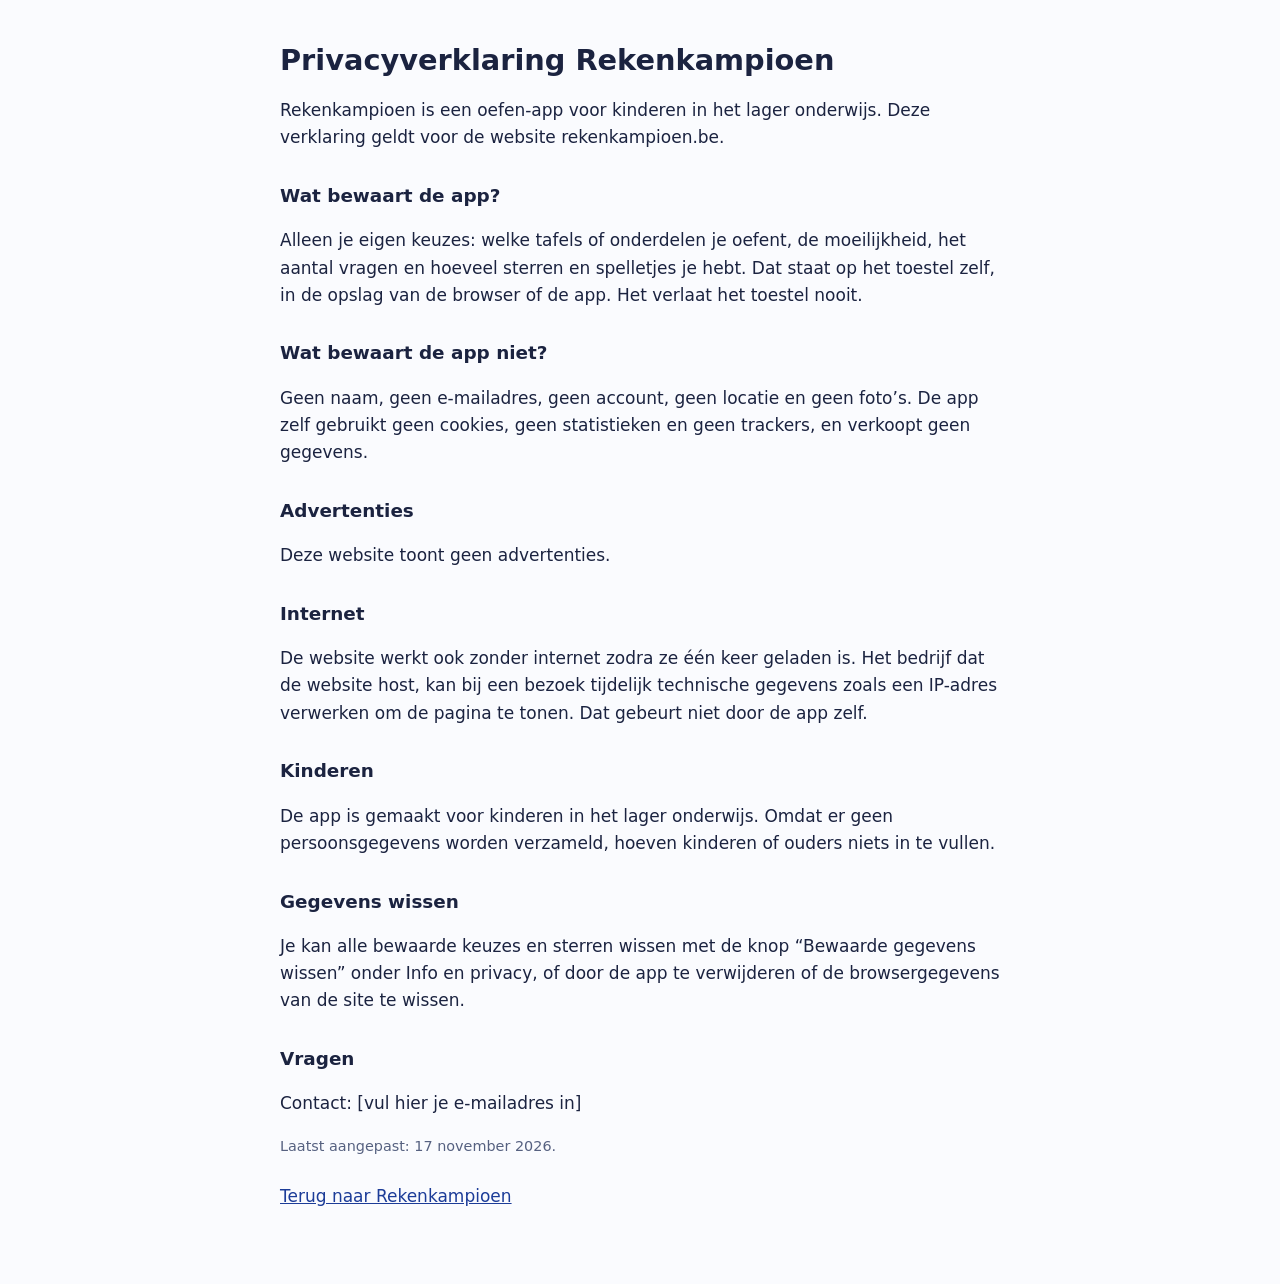
==== privacy.html @ 9d762400 "Add files via upload" ====
<!doctype html>
<html lang="nl-BE">
<head>
<meta charset="utf-8">
<meta name="viewport" content="width=device-width, initial-scale=1">
<meta name="color-scheme" content="light dark">
<title>Privacyverklaring Rekenkampioen</title>
<style>
body { font: 17px/1.6 system-ui, sans-serif; max-width: 720px; margin: 0 auto; padding: 24px 16px 48px; color: #1b2340; background: #fafbfe; }
h1 { font-size: 1.8rem; line-height: 1.2; } h2 { font-size: 1.15rem; margin-top: 1.6em; } .upd { color: #566180; font-size: .9rem; }
a { color: #1c3c98; } a.back { display: inline-flex; align-items: center; min-height: 44px; }
@media (prefers-color-scheme: dark) { body { background: #1a332e; color: #edf1e6; } a { color: #a8cbff; } .upd { color: #afc2b8; } }
</style>
</head>
<body>
<h1>Privacyverklaring Rekenkampioen</h1>
<p>Rekenkampioen is een oefen-app voor kinderen in het lager onderwijs. Deze verklaring geldt voor de website rekenkampioen.be.</p>
<h2>Wat bewaart de app?</h2>
<p>Alleen je eigen keuzes: welke tafels of onderdelen je oefent, de moeilijkheid, het aantal vragen en hoeveel sterren en spelletjes je hebt. Dat staat op het toestel zelf, in de opslag van de browser of de app. Het verlaat het toestel nooit.</p>
<h2>Wat bewaart de app niet?</h2>
<p>Geen naam, geen e-mailadres, geen account, geen locatie en geen foto’s. De app zelf gebruikt geen cookies, geen statistieken en geen trackers, en verkoopt geen gegevens.</p>
<h2>Advertenties</h2>
<p>Deze website toont geen advertenties.</p>
<h2>Internet</h2>
<p>De website werkt ook zonder internet zodra ze één keer geladen is. Het bedrijf dat de website host, kan bij een bezoek tijdelijk technische gegevens zoals een IP-adres verwerken om de pagina te tonen. Dat gebeurt niet door de app zelf.</p>
<h2>Kinderen</h2>
<p>De app is gemaakt voor kinderen in het lager onderwijs. Omdat er geen persoonsgegevens worden verzameld, hoeven kinderen of ouders niets in te vullen.</p>
<h2>Gegevens wissen</h2>
<p>Je kan alle bewaarde keuzes en sterren wissen met de knop “Bewaarde gegevens wissen” onder Info en privacy, of door de app te verwijderen of de browsergegevens van de site te wissen.</p>
<h2>Vragen</h2>
<p>Contact: [vul hier je e-mailadres in]</p>
<p class="upd">Laatst aangepast: 17 november 2026.</p>
<p><a class="back" href="./">Terug naar Rekenkampioen</a></p>
</body>
</html>
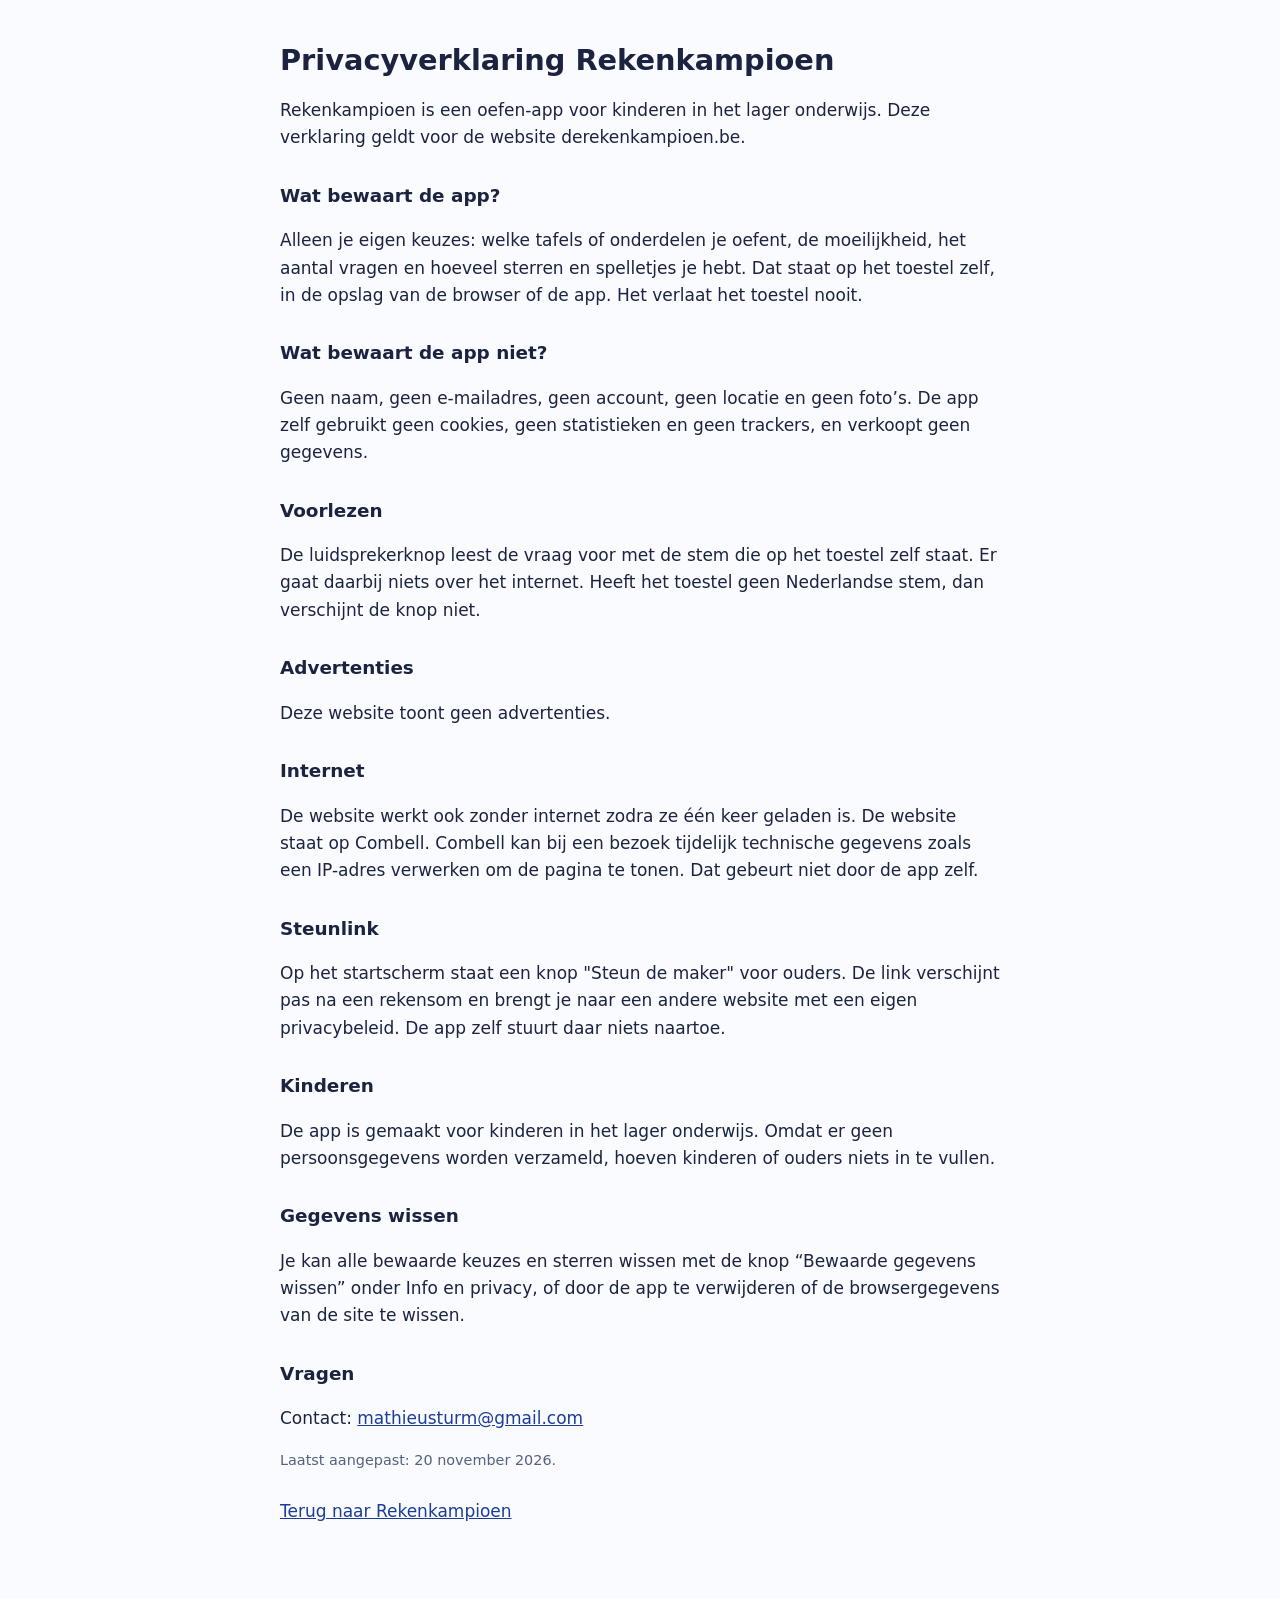
==== commit fdf2280c: "Add files via upload" ====
--- a/privacy.html
+++ b/privacy.html
@@ -14,22 +14,26 @@
 </head>
 <body>
 <h1>Privacyverklaring Rekenkampioen</h1>
-<p>Rekenkampioen is een oefen-app voor kinderen in het lager onderwijs. Deze verklaring geldt voor de website rekenkampioen.be.</p>
+<p>Rekenkampioen is een oefen-app voor kinderen in het lager onderwijs. Deze verklaring geldt voor de website derekenkampioen.be.</p>
 <h2>Wat bewaart de app?</h2>
 <p>Alleen je eigen keuzes: welke tafels of onderdelen je oefent, de moeilijkheid, het aantal vragen en hoeveel sterren en spelletjes je hebt. Dat staat op het toestel zelf, in de opslag van de browser of de app. Het verlaat het toestel nooit.</p>
 <h2>Wat bewaart de app niet?</h2>
 <p>Geen naam, geen e-mailadres, geen account, geen locatie en geen foto’s. De app zelf gebruikt geen cookies, geen statistieken en geen trackers, en verkoopt geen gegevens.</p>
+<h2>Voorlezen</h2>
+<p>De luidsprekerknop leest de vraag voor met de stem die op het toestel zelf staat. Er gaat daarbij niets over het internet. Heeft het toestel geen Nederlandse stem, dan verschijnt de knop niet.</p>
 <h2>Advertenties</h2>
 <p>Deze website toont geen advertenties.</p>
 <h2>Internet</h2>
-<p>De website werkt ook zonder internet zodra ze één keer geladen is. Het bedrijf dat de website host, kan bij een bezoek tijdelijk technische gegevens zoals een IP-adres verwerken om de pagina te tonen. Dat gebeurt niet door de app zelf.</p>
+<p>De website werkt ook zonder internet zodra ze één keer geladen is. De website staat op Combell. Combell kan bij een bezoek tijdelijk technische gegevens zoals een IP-adres verwerken om de pagina te tonen. Dat gebeurt niet door de app zelf.</p>
+<h2>Steunlink</h2>
+<p>Op het startscherm staat een knop &quot;Steun de maker&quot; voor ouders. De link verschijnt pas na een rekensom en brengt je naar een andere website met een eigen privacybeleid. De app zelf stuurt daar niets naartoe.</p>
 <h2>Kinderen</h2>
 <p>De app is gemaakt voor kinderen in het lager onderwijs. Omdat er geen persoonsgegevens worden verzameld, hoeven kinderen of ouders niets in te vullen.</p>
 <h2>Gegevens wissen</h2>
 <p>Je kan alle bewaarde keuzes en sterren wissen met de knop “Bewaarde gegevens wissen” onder Info en privacy, of door de app te verwijderen of de browsergegevens van de site te wissen.</p>
 <h2>Vragen</h2>
-<p>Contact: [vul hier je e-mailadres in]</p>
-<p class="upd">Laatst aangepast: 17 november 2026.</p>
+<p>Contact: <a href="mailto:mathieusturm@gmail.com">mathieusturm@gmail.com</a></p>
+<p class="upd">Laatst aangepast: 20 november 2026.</p>
 <p><a class="back" href="./">Terug naar Rekenkampioen</a></p>
 </body>
 </html>
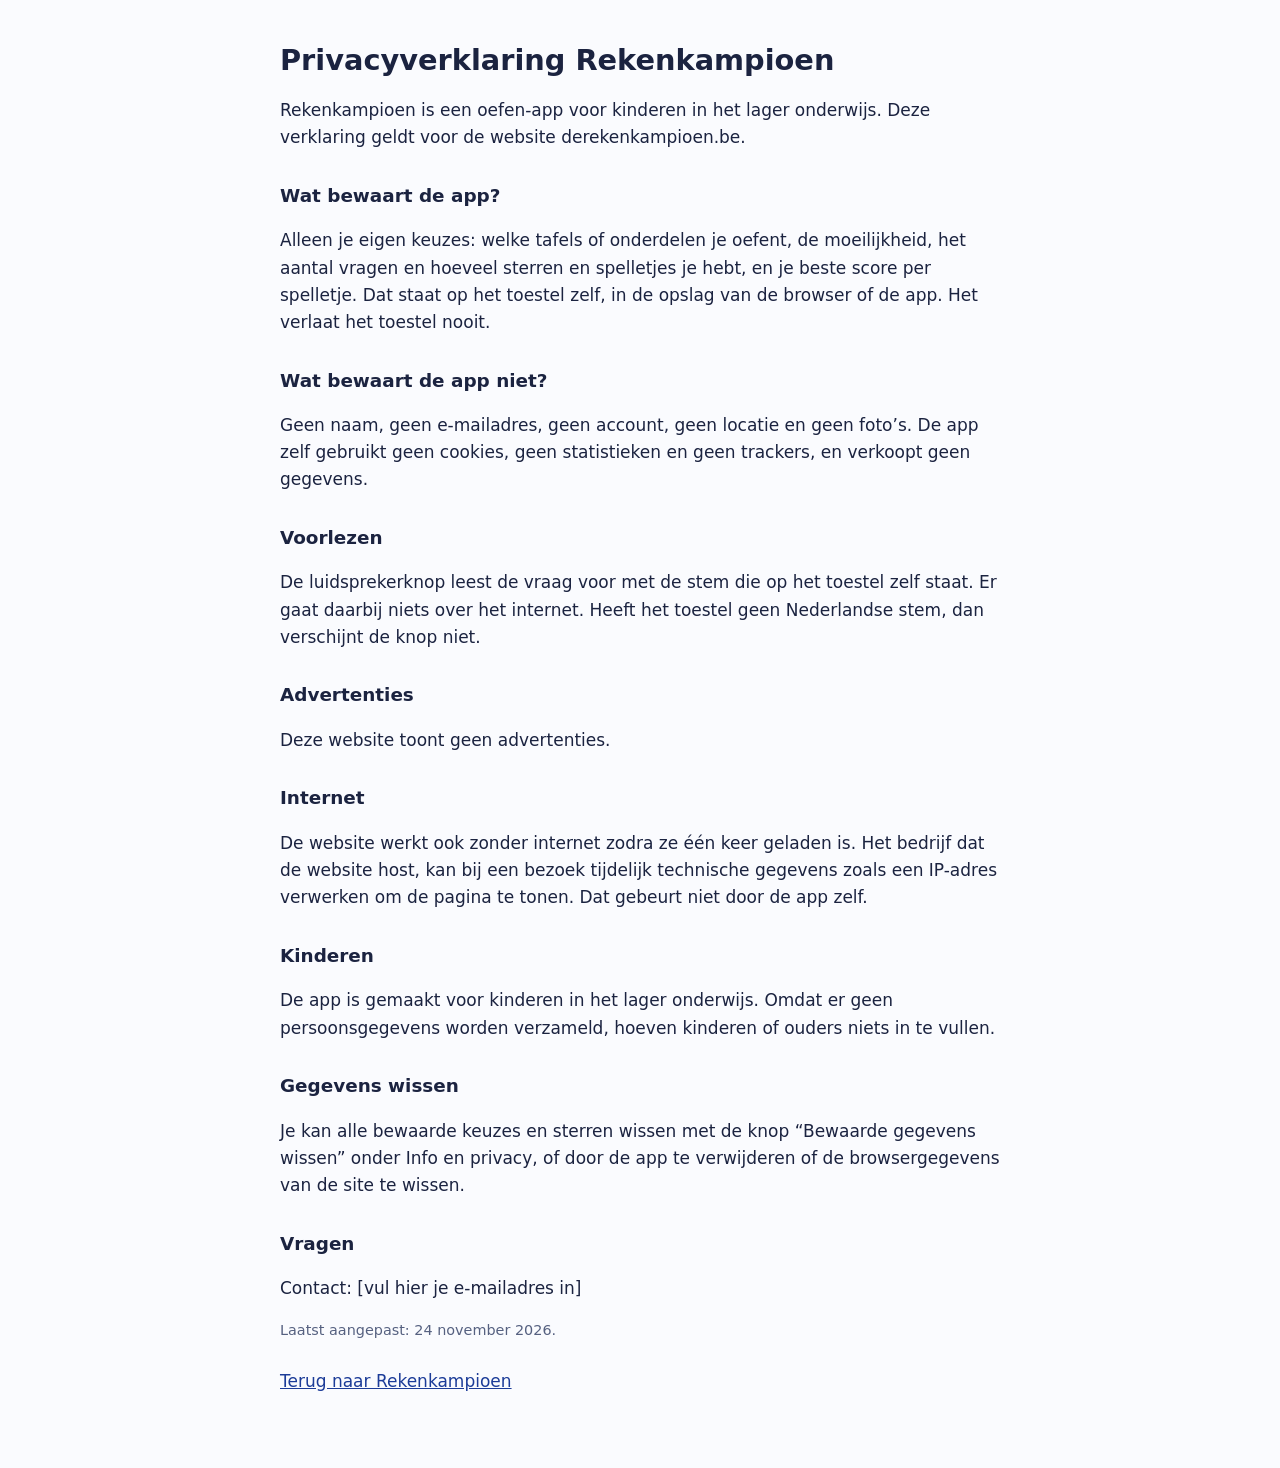
==== commit b40bd343: "Add files via upload" ====
--- a/privacy.html
+++ b/privacy.html
@@ -16,7 +16,7 @@
 <h1>Privacyverklaring Rekenkampioen</h1>
 <p>Rekenkampioen is een oefen-app voor kinderen in het lager onderwijs. Deze verklaring geldt voor de website derekenkampioen.be.</p>
 <h2>Wat bewaart de app?</h2>
-<p>Alleen je eigen keuzes: welke tafels of onderdelen je oefent, de moeilijkheid, het aantal vragen en hoeveel sterren en spelletjes je hebt. Dat staat op het toestel zelf, in de opslag van de browser of de app. Het verlaat het toestel nooit.</p>
+<p>Alleen je eigen keuzes: welke tafels of onderdelen je oefent, de moeilijkheid, het aantal vragen en hoeveel sterren en spelletjes je hebt, en je beste score per spelletje. Dat staat op het toestel zelf, in de opslag van de browser of de app. Het verlaat het toestel nooit.</p>
 <h2>Wat bewaart de app niet?</h2>
 <p>Geen naam, geen e-mailadres, geen account, geen locatie en geen foto’s. De app zelf gebruikt geen cookies, geen statistieken en geen trackers, en verkoopt geen gegevens.</p>
 <h2>Voorlezen</h2>
@@ -24,16 +24,14 @@
 <h2>Advertenties</h2>
 <p>Deze website toont geen advertenties.</p>
 <h2>Internet</h2>
-<p>De website werkt ook zonder internet zodra ze één keer geladen is. De website staat op Combell. Combell kan bij een bezoek tijdelijk technische gegevens zoals een IP-adres verwerken om de pagina te tonen. Dat gebeurt niet door de app zelf.</p>
-<h2>Steunlink</h2>
-<p>Op het startscherm staat een knop &quot;Steun de maker&quot; voor ouders. De link verschijnt pas na een rekensom en brengt je naar een andere website met een eigen privacybeleid. De app zelf stuurt daar niets naartoe.</p>
+<p>De website werkt ook zonder internet zodra ze één keer geladen is. Het bedrijf dat de website host, kan bij een bezoek tijdelijk technische gegevens zoals een IP-adres verwerken om de pagina te tonen. Dat gebeurt niet door de app zelf.</p>
 <h2>Kinderen</h2>
 <p>De app is gemaakt voor kinderen in het lager onderwijs. Omdat er geen persoonsgegevens worden verzameld, hoeven kinderen of ouders niets in te vullen.</p>
 <h2>Gegevens wissen</h2>
 <p>Je kan alle bewaarde keuzes en sterren wissen met de knop “Bewaarde gegevens wissen” onder Info en privacy, of door de app te verwijderen of de browsergegevens van de site te wissen.</p>
 <h2>Vragen</h2>
-<p>Contact: <a href="mailto:mathieusturm@gmail.com">mathieusturm@gmail.com</a></p>
-<p class="upd">Laatst aangepast: 20 november 2026.</p>
+<p>Contact: [vul hier je e-mailadres in]</p>
+<p class="upd">Laatst aangepast: 24 november 2026.</p>
 <p><a class="back" href="./">Terug naar Rekenkampioen</a></p>
 </body>
 </html>
